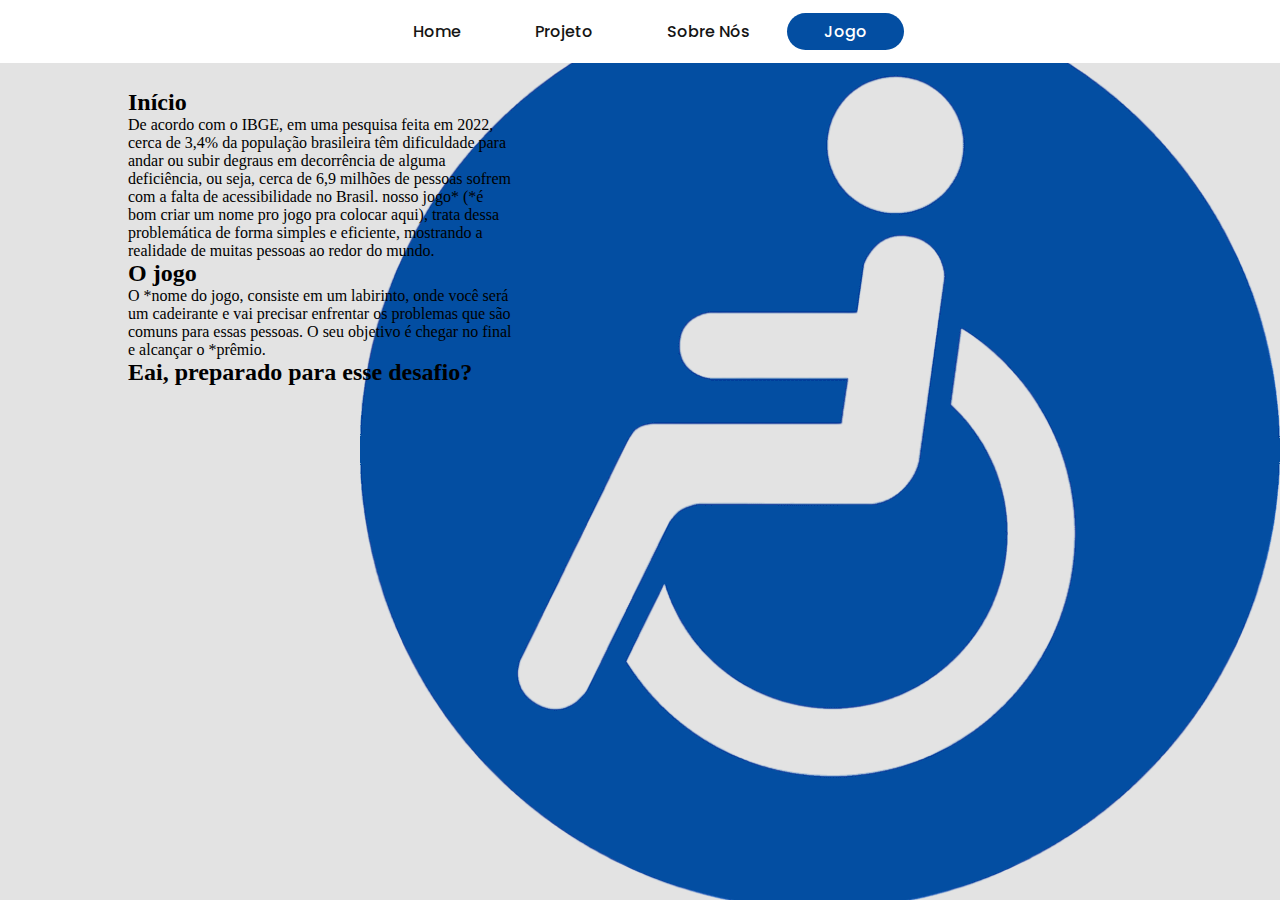
==== index.html @ a2d2b790 "adição botao home" ====
<!DOCTYPE html>
<html lang="en">
<head>
    <meta charset="UTF-8">
    <link rel="preconnect" href="https://fonts.googleapis.com">
<link rel="preconnect" href="https://fonts.gstatic.com" crossorigin>
<link href="https://fonts.googleapis.com/css2?family=Poppins:ital,wght@0,100;0,200;0,300;0,400;0,500;0,600;0,700;0,800;0,900;1,100;1,200;1,300;1,400;1,500;1,600;1,700;1,800;1,900&display=swap" rel="stylesheet">
    <meta name="viewport" content="width=device-width, initial-scale=1.0">
    <title>Document</title>
    <link rel="stylesheet" href="./style/style.css">
</head>
<body>
    <div class="menu">
        <a class="botao_menu" href="index.html">Home</a>
        <a class="botao_menu" href="#">Projeto</a>
        <a class="botao_menu" href="sobre_nos.html">Sobre Nós</a>
        <a class="botao_jogo" href="game.html">Jogo</a>
    </div>
    <div class="conteudo">
        <h2>Início</h2>
        <p>De acordo com o IBGE, em uma pesquisa feita em 2022, cerca de 3,4% da população brasileira têm dificuldade para andar ou subir degraus em decorrência de alguma deficiência, ou seja, cerca de 6,9 milhões de pessoas sofrem com a falta de acessibilidade no Brasil.
        nosso jogo* (*é bom criar um nome pro jogo pra colocar aqui), trata dessa problemática de forma simples e eficiente, mostrando a realidade de muitas pessoas ao redor do mundo.
        <h2>O jogo</h2>
        <p> O *nome do jogo, consiste em um labirinto, onde você será um cadeirante e vai precisar enfrentar os problemas que são comuns para essas pessoas. O seu objetivo é chegar no final e alcançar o *prêmio. </p>
        
        <h2>Eai, preparado para esse desafio?</h2>
    </div>
    

</body>
</html>
---- style/style.css ----
*{
    box-sizing: border-box;
    margin: 0;
}

body{
    background-color: #e3e3e3;
    background-image: url('/assets/cadeirante.png');
    background-repeat: no-repeat;
    background-attachment: fixed;
    background-position: right;
}

.menu {
    background-color: white;
    display: flex;
    align-items: center;
    justify-content: center;
    padding: 13px 0;
}

.botao_menu{
    color: #151515;
    font-family: "Poppins", sans-serif;
    padding: 9px 37px 9px 37px;
    font-size: 16px;
    line-height: 1.2;
    font-weight: 500;
    text-decoration: none;
    transition: .25s;
}
.botao_menu:hover{
    color: #034ea2;
    text-decoration: underline;
}

.botao_jogo{
    color: #ffffff;
    font-family: "Poppins", sans-serif;
    padding: 9px 37px 9px 37px;
    font-size: 16px;
    line-height: 1.2;
    font-weight: 500;
    text-decoration: none;
    transition: .25s;
    background-color: #034ea2;
    border-radius: 20px;
}
.botao_jogo:hover{
    background-color: #000000;
}

.conteudo {
    width: 40%;
    padding-left: 10%;
    padding-top: 2%;
}
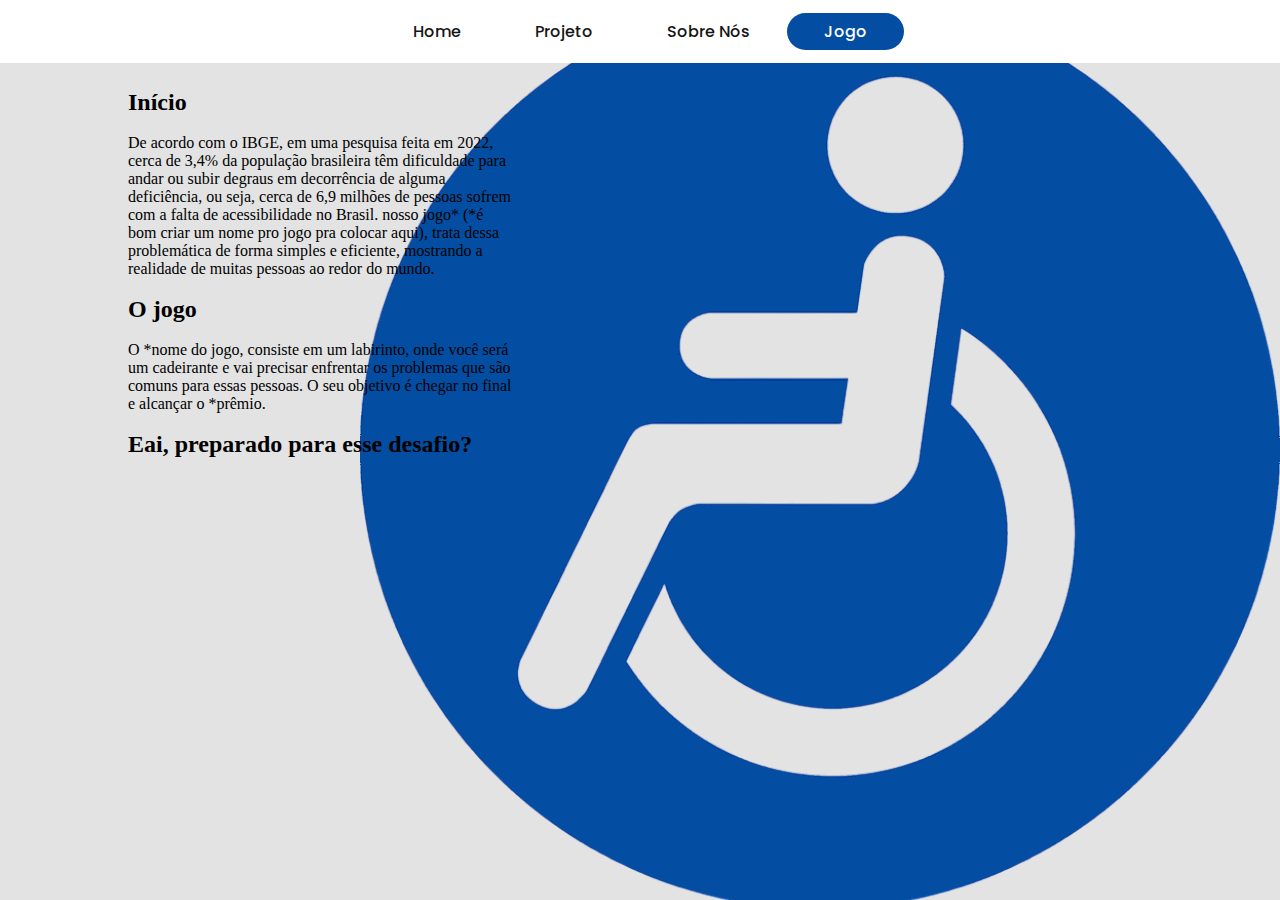
==== commit 6b57ca56: "Mudamos os dados e o ícone do twitter" ====
--- a/index.html
+++ b/index.html
@@ -18,11 +18,14 @@
     </div>
     <div class="conteudo">
         <h2>Início</h2>
+        <br>
         <p>De acordo com o IBGE, em uma pesquisa feita em 2022, cerca de 3,4% da população brasileira têm dificuldade para andar ou subir degraus em decorrência de alguma deficiência, ou seja, cerca de 6,9 milhões de pessoas sofrem com a falta de acessibilidade no Brasil.
-        nosso jogo* (*é bom criar um nome pro jogo pra colocar aqui), trata dessa problemática de forma simples e eficiente, mostrando a realidade de muitas pessoas ao redor do mundo.
+        nosso jogo* (*é bom criar um nome pro jogo pra colocar aqui), trata dessa problemática de forma simples e eficiente, mostrando a realidade de muitas pessoas ao redor do mundo.</p>
+        <br>
         <h2>O jogo</h2>
+        <br>
         <p> O *nome do jogo, consiste em um labirinto, onde você será um cadeirante e vai precisar enfrentar os problemas que são comuns para essas pessoas. O seu objetivo é chegar no final e alcançar o *prêmio. </p>
-        
+        <br>    
         <h2>Eai, preparado para esse desafio?</h2>
     </div>
     
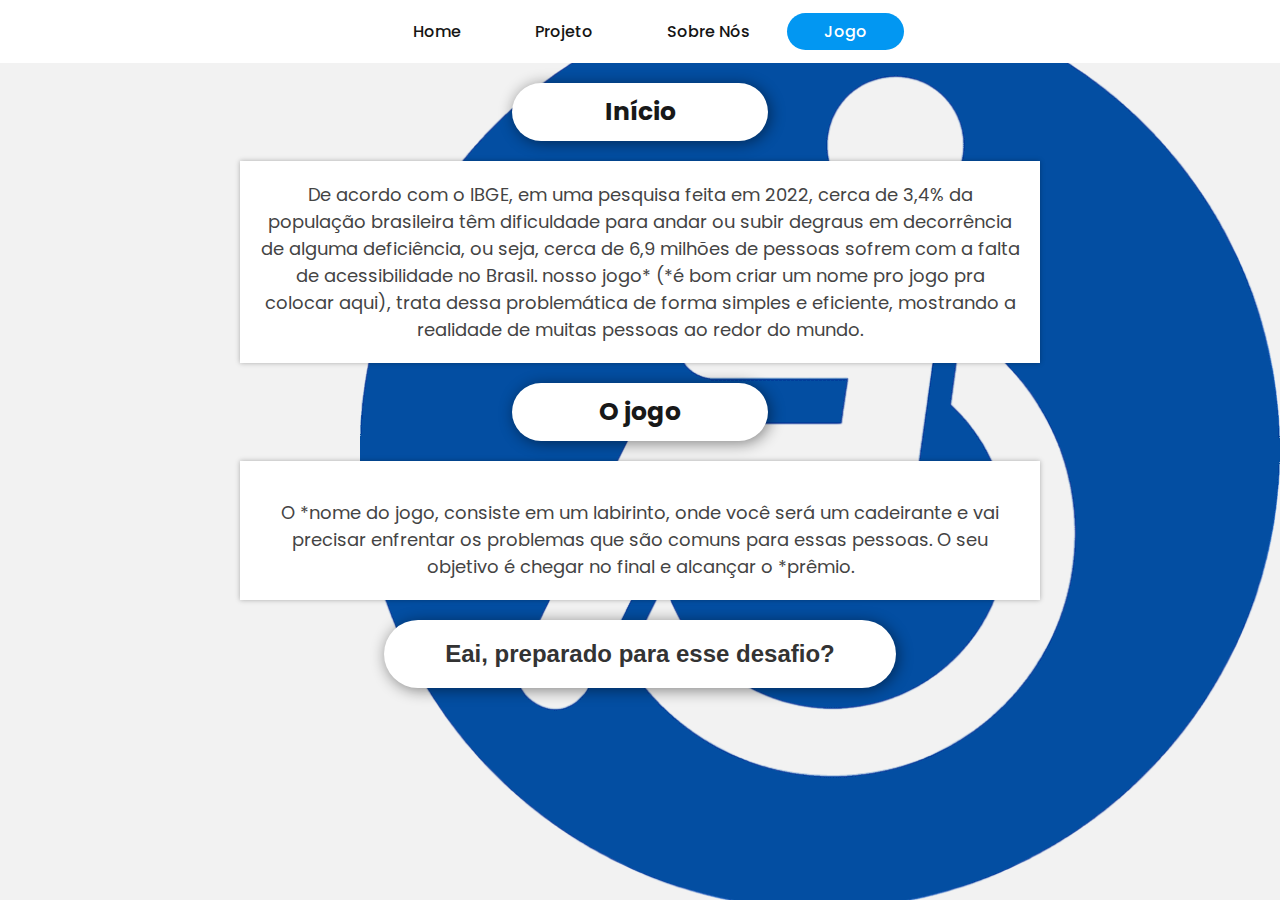
==== commit c2a8ce31: "Att - Sobre nos - projeto - home" ====
--- a/index.html
+++ b/index.html
@@ -3,31 +3,33 @@
 <head>
     <meta charset="UTF-8">
     <link rel="preconnect" href="https://fonts.googleapis.com">
-<link rel="preconnect" href="https://fonts.gstatic.com" crossorigin>
-<link href="https://fonts.googleapis.com/css2?family=Poppins:ital,wght@0,100;0,200;0,300;0,400;0,500;0,600;0,700;0,800;0,900;1,100;1,200;1,300;1,400;1,500;1,600;1,700;1,800;1,900&display=swap" rel="stylesheet">
+    <link rel="preconnect" href="https://fonts.gstatic.com" crossorigin>
+    <link href="https://fonts.googleapis.com/css2?family=Poppins:ital,wght@0,100;0,200;0,300;0,400;0,500;0,600;0,700;0,800;0,900;1,100;1,200;1,300;1,400;1,500;1,600;1,700;1,800;1,900&display=swap" rel="stylesheet">
     <meta name="viewport" content="width=device-width, initial-scale=1.0">
     <title>Document</title>
     <link rel="stylesheet" href="./style/style.css">
+    <link rel="stylesheet" href="./style/style_index.css">
+    <link rel="stylesheet" href="/style/menu.css">
 </head>
 <body>
     <div class="menu">
         <a class="botao_menu" href="index.html">Home</a>
-        <a class="botao_menu" href="#">Projeto</a>
+        <a class="botao_menu" href="Projetos.html">Projeto</a>
         <a class="botao_menu" href="sobre_nos.html">Sobre Nós</a>
         <a class="botao_jogo" href="game.html">Jogo</a>
     </div>
+    <h1>Início</h1>
     <div class="conteudo">
-        <h2>Início</h2>
-        <br>
         <p>De acordo com o IBGE, em uma pesquisa feita em 2022, cerca de 3,4% da população brasileira têm dificuldade para andar ou subir degraus em decorrência de alguma deficiência, ou seja, cerca de 6,9 milhões de pessoas sofrem com a falta de acessibilidade no Brasil.
         nosso jogo* (*é bom criar um nome pro jogo pra colocar aqui), trata dessa problemática de forma simples e eficiente, mostrando a realidade de muitas pessoas ao redor do mundo.</p>
-        <br>
-        <h2>O jogo</h2>
+    </div>
+    <h1>O jogo</h1>
+    <div class="conteudo">
         <br>
         <p> O *nome do jogo, consiste em um labirinto, onde você será um cadeirante e vai precisar enfrentar os problemas que são comuns para essas pessoas. O seu objetivo é chegar no final e alcançar o *prêmio. </p>
-        <br>    
-        <h2>Eai, preparado para esse desafio?</h2>
     </div>
+    <h2>Eai, preparado para esse desafio?</h2>
+
     
 
 </body>
--- a/style/style.css
+++ b/style/style.css
@@ -32,7 +32,7 @@
     transition: .25s;
 }
 .botao_menu:hover{
-    color: #034ea2;
+    color: #0297f2;
     text-decoration: underline;
 }
 
@@ -45,7 +45,7 @@
     font-weight: 500;
     text-decoration: none;
     transition: .25s;
-    background-color: #034ea2;
+    background-color: #0297f2;
     border-radius: 20px;
 }
 .botao_jogo:hover{
--- a/style/style_index.css
+++ b/style/style_index.css
@@ -0,0 +1,71 @@
+
+body {
+    font-family: Arial, sans-serif;
+    background-color: #f2f2f2;
+    margin: 0;
+    padding: 0;
+}
+
+
+h1 {
+    display: flex;
+    justify-content: center;
+    font-size: 24px;
+    color: #181818;
+    margin-top: 20px;
+    margin: 20px 40% 0px 40%;
+    background-color: white;
+    padding: 10px 15px;
+    border-radius: 30px;
+    text-align: center;
+    box-shadow: 2px 2px 15px 0 rgba(0, 0, 0, 0.473);
+    font-family: 'Poppins', sans-serif;
+    font-size: 25px;
+    font-weight: 700;
+}
+
+h3 {
+    display: flex;
+    justify-content: center;
+    font-size: 18px;
+    color: #666;
+    margin-top: 15px;
+    font-family: 'Poppins', sans-serif;
+    font-size: 20px;
+    font-weight: 600;
+}
+
+p{
+    display: flex;
+    justify-content: center;   
+    font-size: 16px;
+    color: #444;
+    line-height: 1.5;
+    font-family: 'Poppins', sans-serif;
+    font-size: 18px;
+    font-weight: 400;
+    text-align: center;
+}
+
+.conteudo {
+    background-color: #fff;
+    padding: 20px;
+    margin: 20px auto;
+    box-shadow: 0 0 5px rgba(0, 0, 0, 0.295);
+    width: 800px;
+}
+
+h2 {
+    display: flex;
+    justify-content: center;
+    font-size: 24px;
+    color: #333;
+    margin-top: 20px;
+    margin: 20px 30% 0px 30%;
+    background-color: white;
+    padding: 20px 0;
+    border-radius: 50px;
+    text-align: center;
+    box-shadow: 2px 2px 15px 0 rgba(0, 0, 0, 0.473);
+
+}--- a/style/menu.css
+++ b/style/menu.css
@@ -0,0 +1,40 @@
+.menu {
+    background-color: white;
+    display: flex;
+    align-items: center;
+    justify-content: center;
+    padding: 13px 0;
+}
+
+.botao_menu{
+    color: #151515;
+    font-family: "Poppins", sans-serif;
+    padding: 9px 37px 9px 37px;
+    font-size: 16px;
+    line-height: 1.2;
+    font-weight: 500;
+    text-decoration: none;
+    transition: .25s;
+}
+.botao_menu:hover{
+    color: #0297f2;
+    text-decoration: underline;
+
+}
+
+.botao_jogo{
+    color: #ffffff;
+    font-family: "Poppins", sans-serif;
+    padding: 9px 37px 9px 37px;
+    font-size: 16px;
+    line-height: 1.2;
+    font-weight: 500;
+    text-decoration: none;
+    transition: .25s;
+    background-color: #0297f2;
+    border-radius: 20px;
+}
+
+.botao_jogo:hover{
+    background-color: #000000;
+}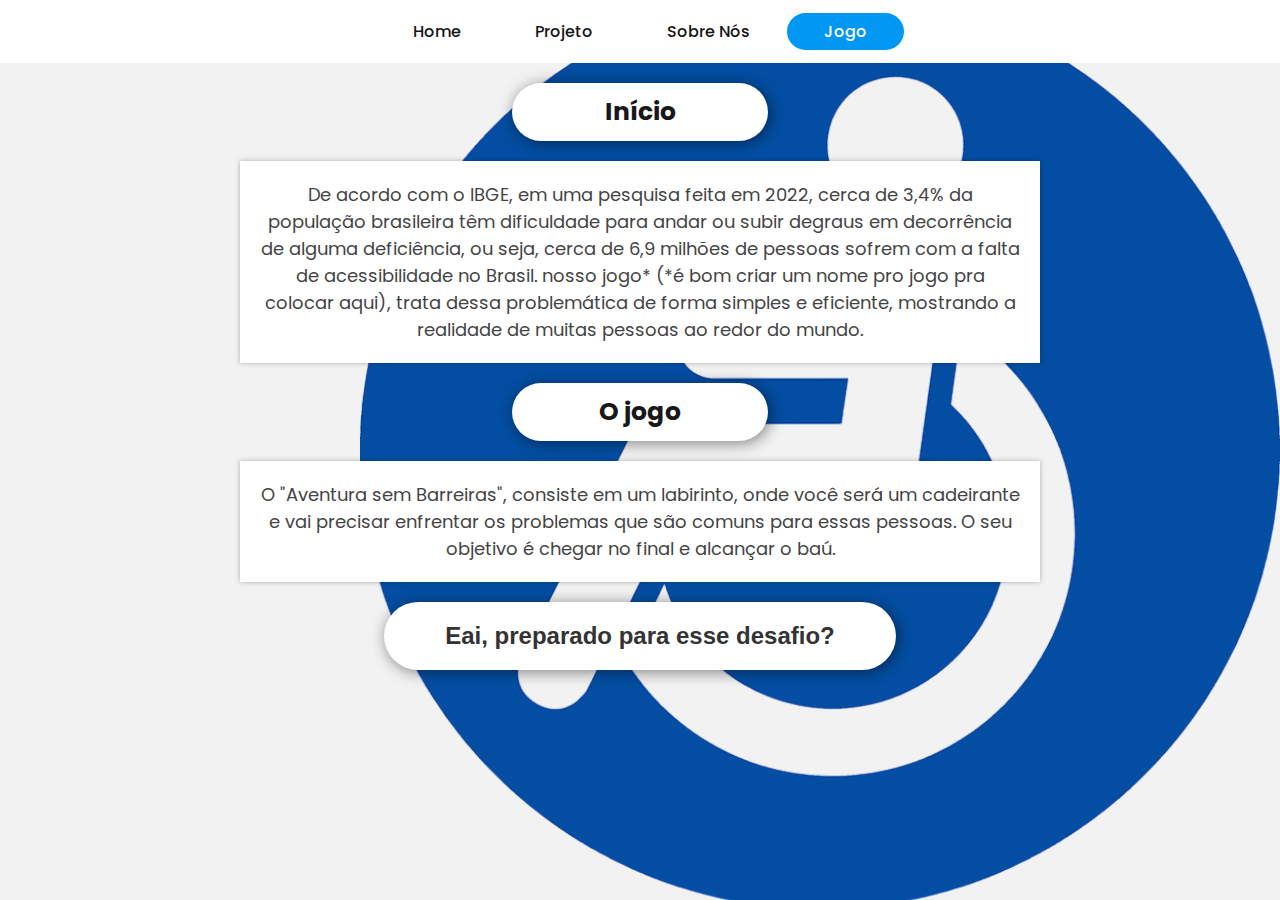
==== commit d821cbf4: "nome do jogo" ====
--- a/index.html
+++ b/index.html
@@ -25,8 +25,8 @@
     </div>
     <h1>O jogo</h1>
     <div class="conteudo">
-        <br>
-        <p> O *nome do jogo, consiste em um labirinto, onde você será um cadeirante e vai precisar enfrentar os problemas que são comuns para essas pessoas. O seu objetivo é chegar no final e alcançar o *prêmio. </p>
+        
+        <p> O "Aventura sem Barreiras", consiste em um labirinto, onde você será um cadeirante e vai precisar enfrentar os problemas que são comuns para essas pessoas. O seu objetivo é chegar no final e alcançar o baú. </p>
     </div>
     <h2>Eai, preparado para esse desafio?</h2>
 
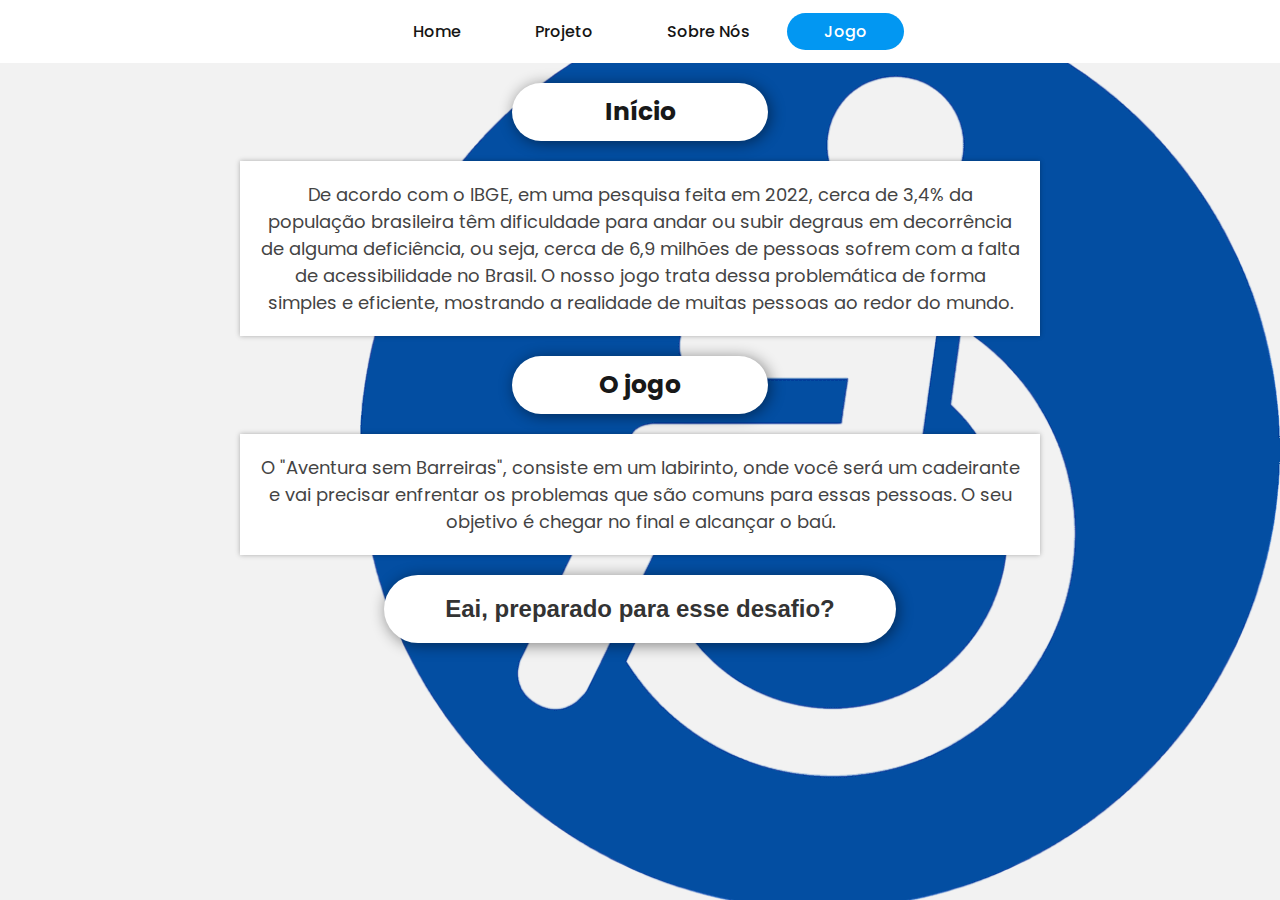
==== commit 687f3070: "update erros" ====
--- a/index.html
+++ b/index.html
@@ -6,7 +6,7 @@
     <link rel="preconnect" href="https://fonts.gstatic.com" crossorigin>
     <link href="https://fonts.googleapis.com/css2?family=Poppins:ital,wght@0,100;0,200;0,300;0,400;0,500;0,600;0,700;0,800;0,900;1,100;1,200;1,300;1,400;1,500;1,600;1,700;1,800;1,900&display=swap" rel="stylesheet">
     <meta name="viewport" content="width=device-width, initial-scale=1.0">
-    <title>Document</title>
+    <title>Home</title>
     <link rel="stylesheet" href="./style/style.css">
     <link rel="stylesheet" href="./style/style_index.css">
     <link rel="stylesheet" href="/style/menu.css">
@@ -21,7 +21,7 @@
     <h1>Início</h1>
     <div class="conteudo">
         <p>De acordo com o IBGE, em uma pesquisa feita em 2022, cerca de 3,4% da população brasileira têm dificuldade para andar ou subir degraus em decorrência de alguma deficiência, ou seja, cerca de 6,9 milhões de pessoas sofrem com a falta de acessibilidade no Brasil.
-        nosso jogo* (*é bom criar um nome pro jogo pra colocar aqui), trata dessa problemática de forma simples e eficiente, mostrando a realidade de muitas pessoas ao redor do mundo.</p>
+        O nosso jogo trata dessa problemática de forma simples e eficiente, mostrando a realidade de muitas pessoas ao redor do mundo.</p>
     </div>
     <h1>O jogo</h1>
     <div class="conteudo">
